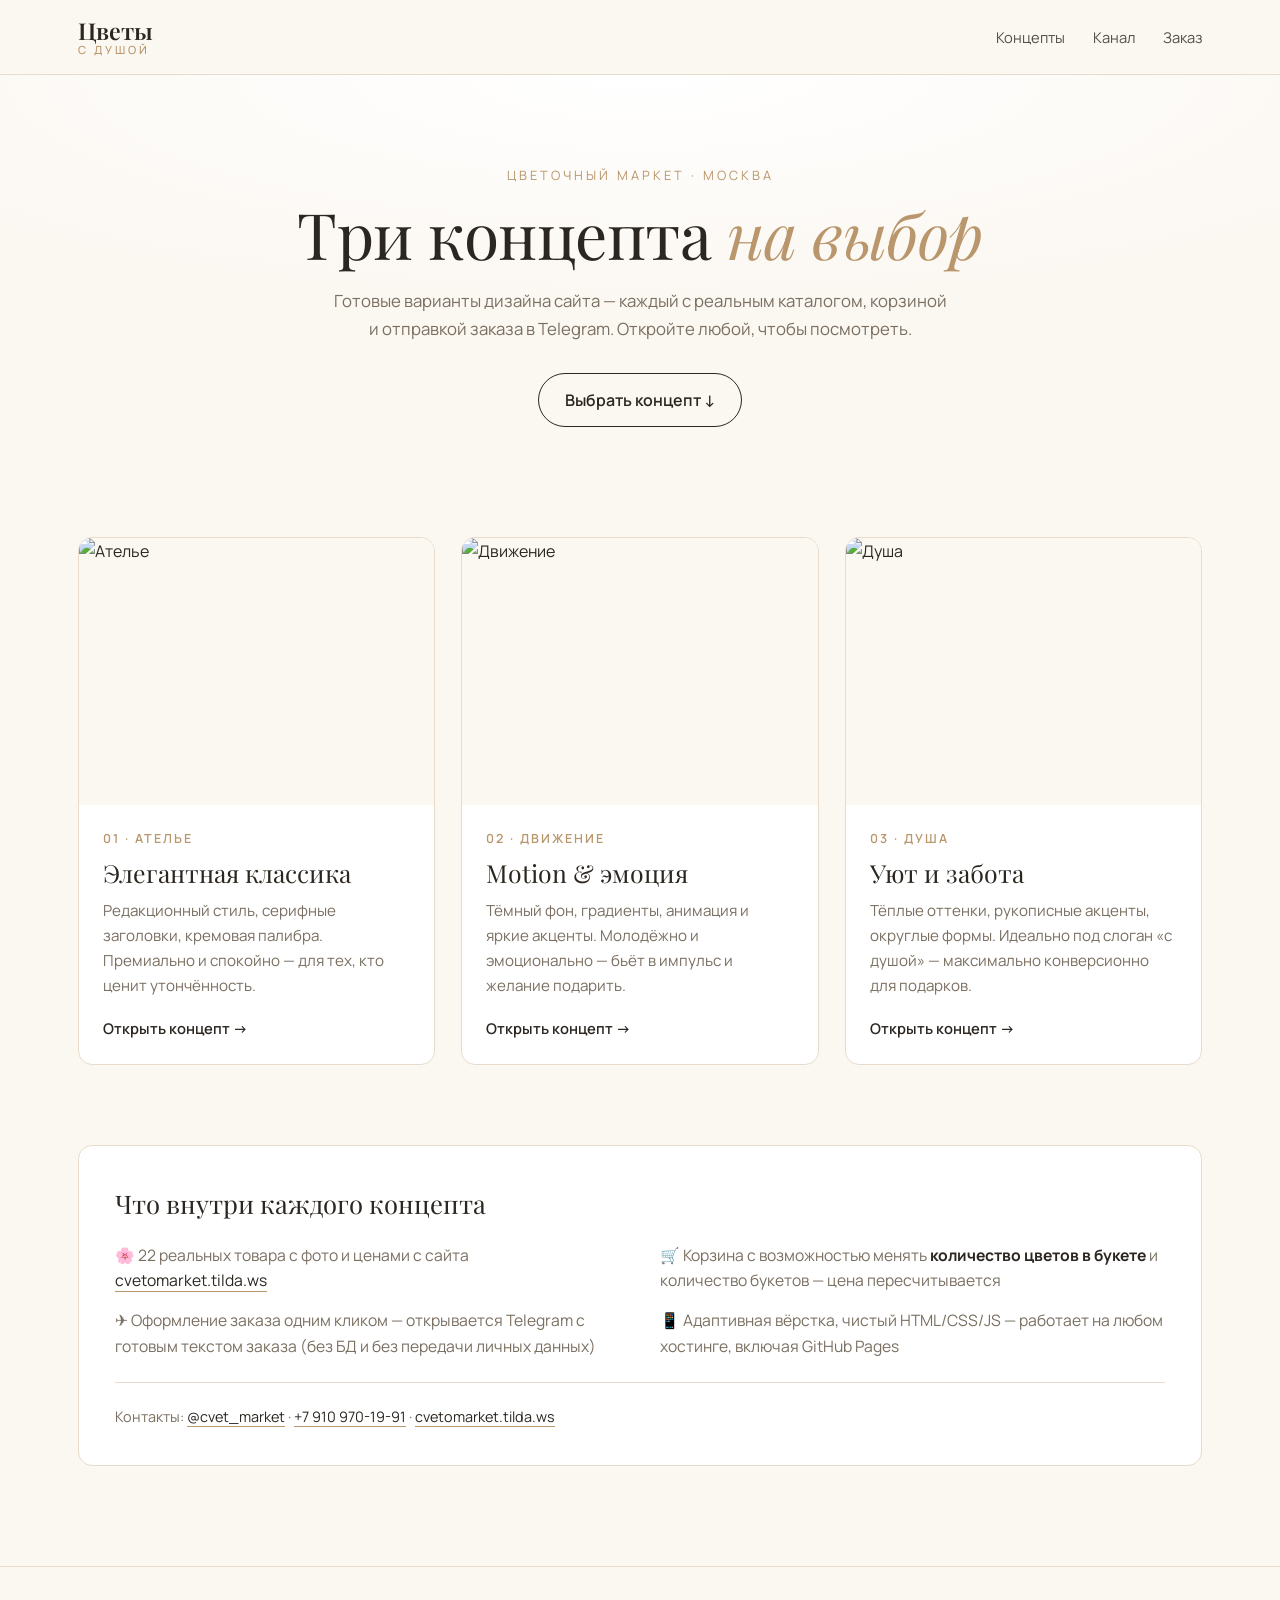
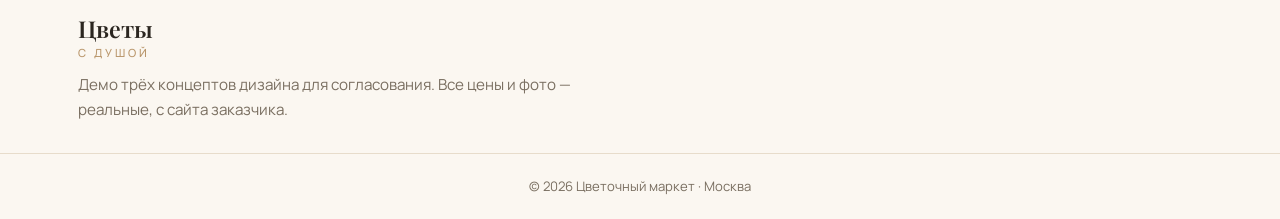
==== index.html @ c59c4ce8 "Три дизайн-концепта сайта Цветочного маркета: Ателье, Движение, Душа. Реальные фото и цены с сайта з" ====
<!DOCTYPE html>
<html lang="ru">
<head>
  <meta charset="UTF-8" />
  <meta name="viewport" content="width=device-width, initial-scale=1.0" />
  <title>Цветы с душой · Выбор концепта · Цветочный маркет</title>
  <meta name="description" content="Три дизайн-концепта сайта для Цветочного маркета — выберите направление." />
  <link rel="preconnect" href="https://fonts.googleapis.com" />
  <link rel="preconnect" href="https://fonts.gstatic.com" crossorigin />
  <link href="https://fonts.googleapis.com/css2?family=Playfair+Display:wght@400;600&family=Manrope:wght@300;400;500;600&display=swap" rel="stylesheet" />
  <link rel="stylesheet" href="styles.css" />
</head>
<body>
  <header class="hub-header">
    <div class="wrap header__inner">
      <a class="logo" href="./">Цветы<span>с душой</span></a>
      <nav class="nav">
        <a href="#concepts">Концепты</a>
        <a href="https://t.me/cvetochniy_market" target="_blank" rel="noopener">Канал</a>
        <a href="https://t.me/cvet_market" target="_blank" rel="noopener">Заказ</a>
      </nav>
    </div>
  </header>

  <main>
    <section class="hub-hero">
      <div class="wrap">
        <p class="hub-hero__eyebrow">Цветочный маркет · Москва</p>
        <h1 class="hub-hero__title">Три концепта <em>на выбор</em></h1>
        <p class="hub-hero__lead">Готовые варианты дизайна сайта — каждый с реальным каталогом, корзиной и отправкой заказа в Telegram. Откройте любой, чтобы посмотреть.</p>
        <a class="hub-hero__cta" href="#concepts">Выбрать концепт ↓</a>
      </div>
    </section>

    <section class="concepts" id="concepts">
      <div class="wrap">
        <div class="concepts__grid">
          <a class="ccard ccard--1" href="./concept-1/">
            <div class="ccard__media"><img src="https://images.unsplash.com/photo-1487070183336-b863922373d4?auto=format&fit=crop&w=900&q=80" alt="Ателье" /></div>
            <div class="ccard__body">
              <span class="ccard__num">01 · Ателье</span>
              <h3 class="ccard__title">Элегантная классика</h3>
              <p class="ccard__desc">Редакционный стиль, серифные заголовки, кремовая палибра. Премиально и спокойно — для тех, кто ценит утончённость.</p>
              <span class="ccard__go">Открыть концепт →</span>
            </div>
          </a>
          <a class="ccard ccard--2" href="./concept-2/">
            <div class="ccard__media"><img src="https://images.unsplash.com/photo-1518895949257-7621c3c786d7?auto=format&fit=crop&w=900&q=80" alt="Движение" /></div>
            <div class="ccard__body">
              <span class="ccard__num">02 · Движение</span>
              <h3 class="ccard__title">Motion &amp; эмоция</h3>
              <p class="ccard__desc">Тёмный фон, градиенты, анимация и яркие акценты. Молодёжно и эмоционально — бьёт в импульс и желание подарить.</p>
              <span class="ccard__go">Открыть концепт →</span>
            </div>
          </a>
          <a class="ccard ccard--3" href="./concept-3/">
            <div class="ccard__media"><img src="https://images.unsplash.com/photo-1561181286-d3fee7d55364?auto=format&fit=crop&w=900&q=80" alt="Душа" /></div>
            <div class="ccard__body">
              <span class="ccard__num">03 · Душа</span>
              <h3 class="ccard__title">Уют и забота</h3>
              <p class="ccard__desc">Тёплые оттенки, рукописные акценты, округлые формы. Идеально под слоган «с душой» — максимально конверсионно для подарков.</p>
              <span class="ccard__go">Открыть концепт →</span>
            </div>
          </a>
        </div>

        <div class="note">
          <h3>Что внутри каждого концепта</h3>
          <ul>
            <li>🌸 22 реальных товара с фото и ценами с сайта <a href="https://cvetomarket.tilda.ws/catalog" target="_blank" rel="noopener">cvetomarket.tilda.ws</a></li>
            <li>🛒 Корзина с возможностью менять <b>количество цветов в букете</b> и количество букетов — цена пересчитывается</li>
            <li>✈️ Оформление заказа одним кликом — открывается Telegram с готовым текстом заказа (без БД и без передачи личных данных)</li>
            <li>📱 Адаптивная вёрстка, чистый HTML/CSS/JS — работает на любом хостинге, включая GitHub Pages</li>
          </ul>
          <p class="note__contacts">Контакты: <a href="https://t.me/cvet_market" target="_blank" rel="noopener">@cvet_market</a> · <a href="tel:+79109701991">+7 910 970-19-91</a> · <a href="https://cvetomarket.tilda.ws" target="_blank" rel="noopener">cvetomarket.tilda.ws</a></p>
        </div>
      </div>
    </section>
  </main>

  <footer class="site-footer">
    <div class="wrap footer__inner">
      <div class="footer__brand">
        <a class="logo" href="./">Цветы<span>с душой</span></a>
        <p>Демо трёх концептов дизайна для согласования. Все цены и фото — реальные, с сайта заказчика.</p>
      </div>
    </div>
    <div class="footer__bottom">© 2026 Цветочный маркет · Москва</div>
  </footer>
</body>
</html>
---- styles.css ----
:root{
  --cream:#FBF7F1; --paper:#FFFFFF; --ink:#2B2620; --muted:#7A6F61;
  --gold:#B9966B; --line:#E7DCCB; --serif:'Playfair Display',Georgia,serif; --sans:'Manrope',system-ui,sans-serif;
}
*{box-sizing:border-box;margin:0;padding:0}
body{font-family:var(--sans);color:var(--ink);background:var(--cream);line-height:1.65;-webkit-font-smoothing:antialiased}
.wrap{max-width:1180px;margin:0 auto;padding:0 28px}
a{color:inherit;text-decoration:none}
img{display:block;max-width:100%}

.hub-header{background:rgba(251,247,241,.92);backdrop-filter:blur(10px);border-bottom:1px solid var(--line);position:sticky;top:0;z-index:30}
.header__inner{display:flex;align-items:center;justify-content:space-between;height:74px}
.logo{font-family:var(--serif);font-size:1.45rem;font-weight:600;line-height:1}
.logo span{display:block;font-size:.7rem;letter-spacing:3px;text-transform:uppercase;color:var(--gold);font-family:var(--sans);font-weight:500;margin-top:2px}
.nav{display:flex;gap:28px}
.nav a{font-size:.92rem;opacity:.8;transition:.2s}
.nav a:hover{opacity:1;color:var(--gold)}

.hub-hero{padding:90px 0 50px;background:radial-gradient(120% 100% at 50% 0%,#fff 0%,var(--cream) 60%);text-align:center}
.hub-hero__eyebrow{font-size:.8rem;letter-spacing:3px;text-transform:uppercase;color:var(--gold);margin-bottom:14px}
.hub-hero__title{font-family:var(--serif);font-weight:400;font-size:clamp(2.4rem,5.4vw,4rem);line-height:1.05;letter-spacing:-.5px}
.hub-hero__title em{font-style:italic;color:var(--gold)}
.hub-hero__lead{max-width:620px;margin:20px auto 30px;color:var(--muted);font-size:1.05rem}
.hub-hero__cta{display:inline-block;padding:13px 26px;border:1px solid var(--ink);border-radius:40px;font-weight:600;transition:.25s}
.hub-hero__cta:hover{background:var(--ink);color:var(--cream)}

.concepts{padding:60px 0 100px}
.concepts__grid{display:grid;grid-template-columns:repeat(3,1fr);gap:26px}
.ccard{background:var(--paper);border:1px solid var(--line);border-radius:14px;overflow:hidden;display:flex;flex-direction:column;transition:.4s}
.ccard:hover{transform:translateY(-8px);box-shadow:0 30px 60px -30px rgba(43,38,32,.35);border-color:var(--gold)}
.ccard__media{aspect-ratio:4/3;overflow:hidden;background:var(--cream)}
.ccard__media img{width:100%;height:100%;object-fit:cover;transition:.6s}
.ccard:hover .ccard__media img{transform:scale(1.06)}
.ccard__body{padding:24px;display:flex;flex-direction:column;gap:10px;flex:1}
.ccard__num{font-size:.78rem;letter-spacing:2px;text-transform:uppercase;color:var(--gold);font-weight:600}
.ccard__title{font-family:var(--serif);font-weight:400;font-size:1.55rem;line-height:1.15}
.ccard__desc{color:var(--muted);font-size:.95rem;flex:1}
.ccard__go{margin-top:8px;font-weight:600;color:var(--ink);font-size:.92rem;transition:.2s}
.ccard:hover .ccard__go{color:var(--gold)}

.note{margin-top:80px;background:var(--paper);border:1px solid var(--line);border-radius:14px;padding:36px}
.note h3{font-family:var(--serif);font-weight:400;font-size:1.6rem;margin-bottom:18px}
.note ul{list-style:none;display:grid;grid-template-columns:repeat(2,1fr);gap:14px 40px;color:var(--muted);font-size:.98rem}
.note li b{color:var(--ink)}
.note a{color:var(--ink);border-bottom:1px solid var(--gold)}
.note__contacts{margin-top:22px;padding-top:22px;border-top:1px solid var(--line);color:var(--muted);font-size:.9rem}
.note__contacts a{color:var(--ink);border-bottom:1px solid var(--gold)}

.site-footer{background:var(--cream);padding:50px 0 0;border-top:1px solid var(--line)}
.footer__inner{padding-bottom:30px}
.footer__brand p{color:var(--muted);margin-top:14px;max-width:520px;font-size:.95rem}
.footer__bottom{text-align:center;padding:22px;border-top:1px solid var(--line);color:var(--muted);font-size:.82rem}

@media(max-width:900px){
  .concepts__grid{grid-template-columns:1fr}
  .note ul{grid-template-columns:1fr}
  .nav{display:none}
}
@media(max-width:520px){
  .wrap{padding:0 18px}
}
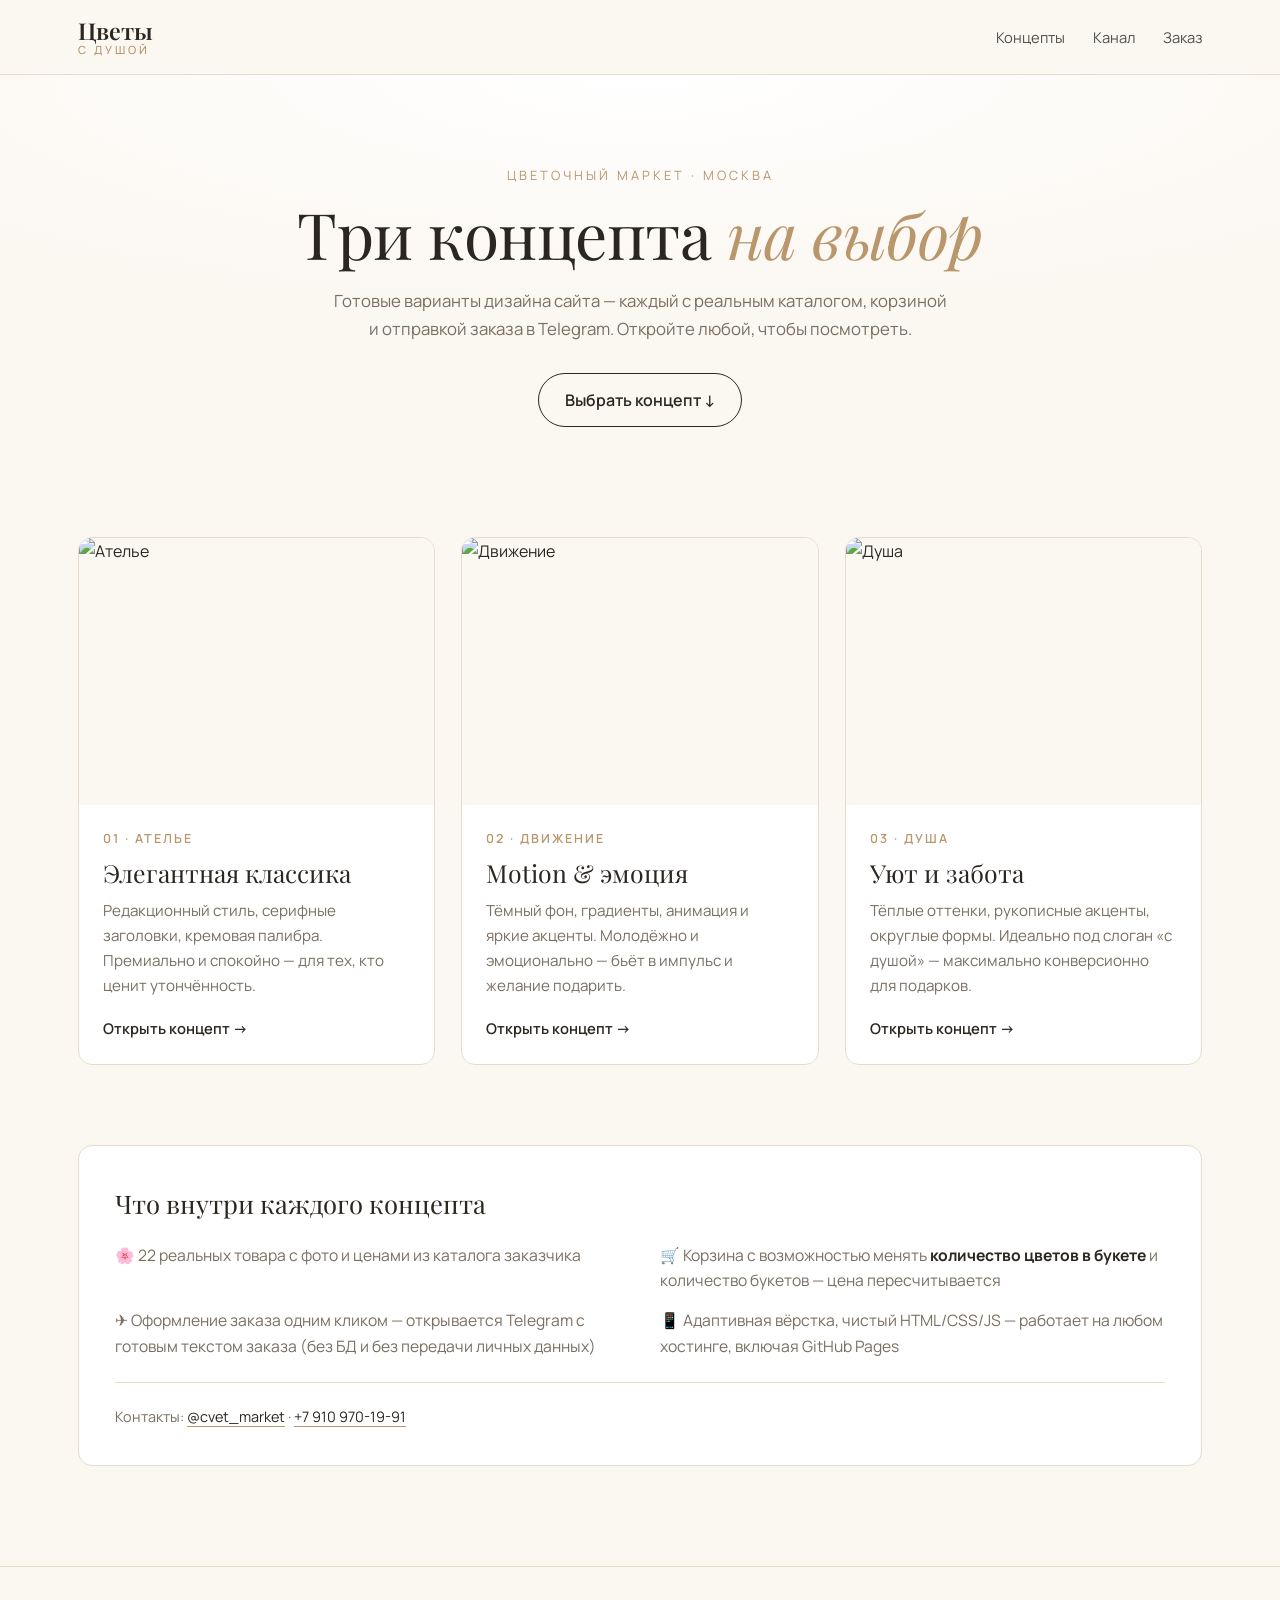
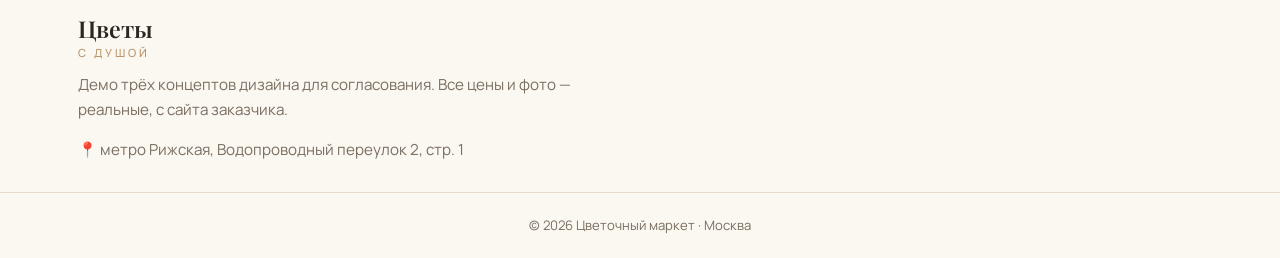
==== commit 23c73e4f: "Добавлены 4 USP-карточки после героя (вариант А) + адрес в подвалах, убраны ссылки на Tilda" ====
--- a/index.html
+++ b/index.html
@@ -5,6 +5,18 @@
   <meta name="viewport" content="width=device-width, initial-scale=1.0" />
   <title>Цветы с душой · Выбор концепта · Цветочный маркет</title>
   <meta name="description" content="Три дизайн-концепта сайта для Цветочного маркета — выберите направление." />
+  <meta property="og:type" content="website" />
+  <meta property="og:site_name" content="Цветы с душой" />
+  <meta property="og:title" content="Цветы с душой — выбор дизайна" />
+  <meta property="og:description" content="Три дизайн-концепта сайта для цветочного магазина. Авторские букеты, заказ в Telegram." />
+  <meta property="og:image" content="https://webnewwave.github.io/cvet_market/assets/og-image.jpg" />
+  <meta property="og:image:width" content="1200" />
+  <meta property="og:image:height" content="630" />
+  <meta property="og:url" content="https://webnewwave.github.io/cvet_market/" />
+  <meta name="twitter:card" content="summary_large_image" />
+  <meta name="twitter:title" content="Цветы с душой — выбор дизайна" />
+  <meta name="twitter:description" content="Три дизайн-концепта сайта для цветочного магазина. Авторские букеты, заказ в Telegram." />
+  <meta name="twitter:image" content="https://webnewwave.github.io/cvet_market/assets/og-image.jpg" />
   <link rel="preconnect" href="https://fonts.googleapis.com" />
   <link rel="preconnect" href="https://fonts.gstatic.com" crossorigin />
   <link href="https://fonts.googleapis.com/css2?family=Playfair+Display:wght@400;600&family=Manrope:wght@300;400;500;600&display=swap" rel="stylesheet" />
@@ -67,12 +79,12 @@
         <div class="note">
           <h3>Что внутри каждого концепта</h3>
           <ul>
-            <li>🌸 22 реальных товара с фото и ценами с сайта <a href="https://cvetomarket.tilda.ws/catalog" target="_blank" rel="noopener">cvetomarket.tilda.ws</a></li>
+            <li>🌸 22 реальных товара с фото и ценами из каталога заказчика</li>
             <li>🛒 Корзина с возможностью менять <b>количество цветов в букете</b> и количество букетов — цена пересчитывается</li>
             <li>✈️ Оформление заказа одним кликом — открывается Telegram с готовым текстом заказа (без БД и без передачи личных данных)</li>
             <li>📱 Адаптивная вёрстка, чистый HTML/CSS/JS — работает на любом хостинге, включая GitHub Pages</li>
           </ul>
-          <p class="note__contacts">Контакты: <a href="https://t.me/cvet_market" target="_blank" rel="noopener">@cvet_market</a> · <a href="tel:+79109701991">+7 910 970-19-91</a> · <a href="https://cvetomarket.tilda.ws" target="_blank" rel="noopener">cvetomarket.tilda.ws</a></p>
+          <p class="note__contacts">Контакты: <a href="https://t.me/cvet_market" target="_blank" rel="noopener">@cvet_market</a> · <a href="tel:+79109701991">+7 910 970-19-91</a></p>
         </div>
       </div>
     </section>
@@ -83,6 +95,7 @@
       <div class="footer__brand">
         <a class="logo" href="./">Цветы<span>с душой</span></a>
         <p>Демо трёх концептов дизайна для согласования. Все цены и фото — реальные, с сайта заказчика.</p>
+        <p class="footer__addr">📍 метро Рижская, Водопроводный переулок 2, стр. 1</p>
       </div>
     </div>
     <div class="footer__bottom">© 2026 Цветочный маркет · Москва</div>
